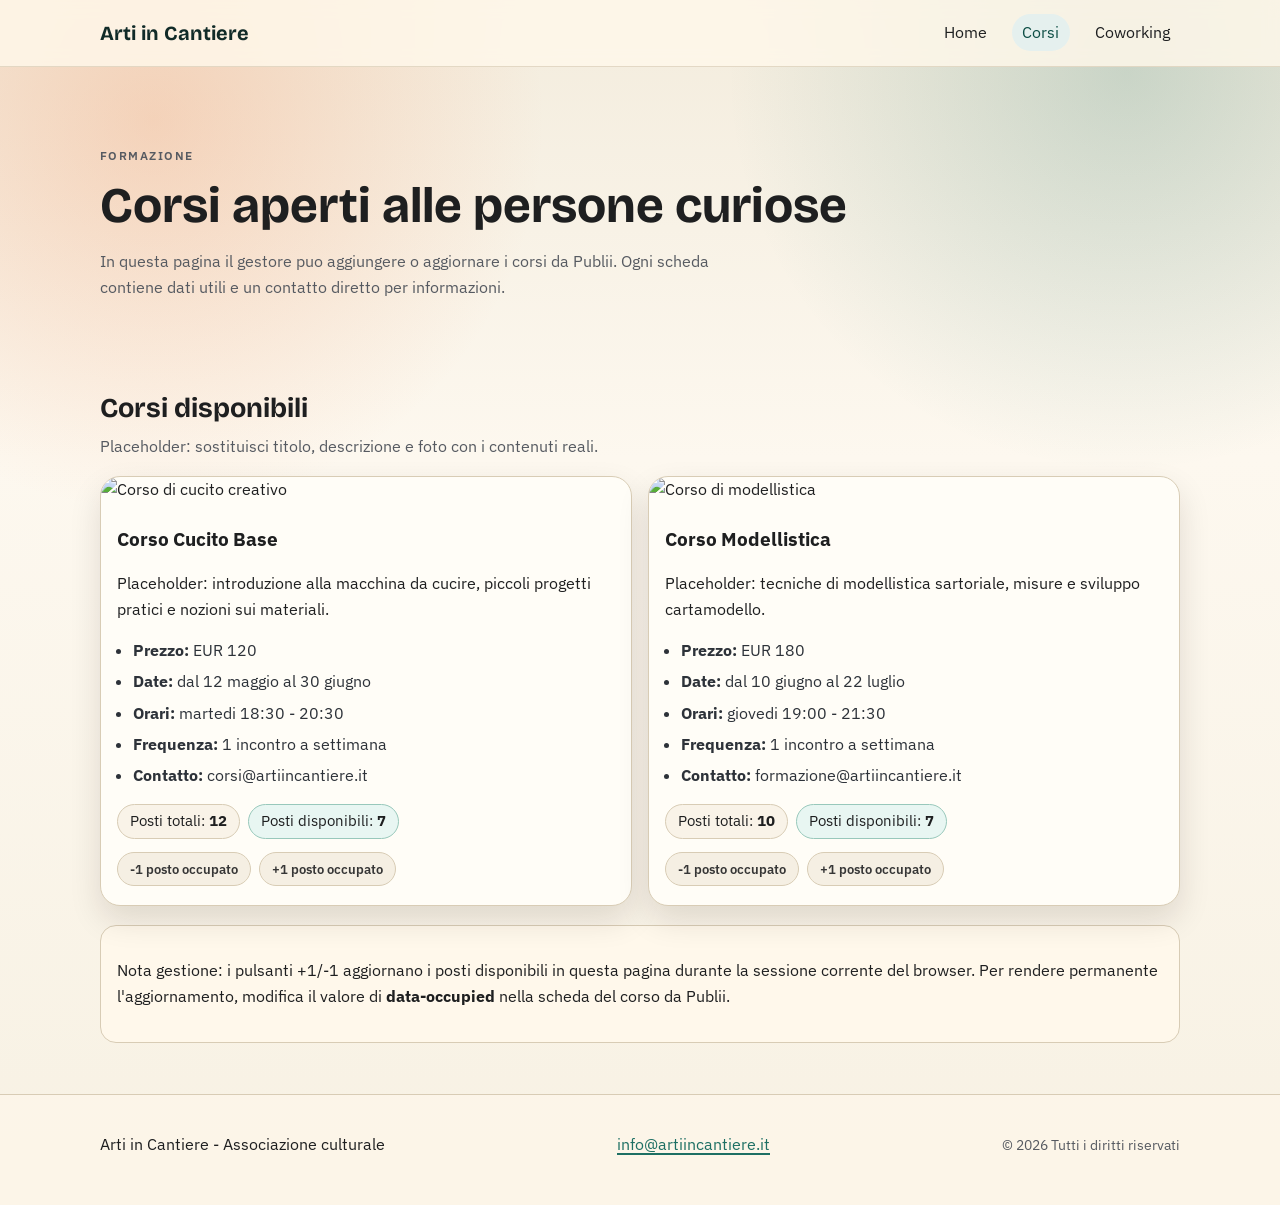
==== corsi.html @ 93420e94 "first generate version" ====
<!doctype html>
<html lang="it">
  <head>
    <meta charset="UTF-8" />
    <meta name="viewport" content="width=device-width, initial-scale=1.0" />
    <title>Corsi | Arti in Cantiere</title>
    <meta
      name="description"
      content="Corsi creativi della nostra associazione: posti, date, frequenza e contatti."
    />
    <link rel="preconnect" href="https://fonts.googleapis.com" />
    <link rel="preconnect" href="https://fonts.gstatic.com" crossorigin />
    <link
      href="https://fonts.googleapis.com/css2?family=Bricolage+Grotesque:wght@400;500;700&family=IBM+Plex+Sans:wght@400;500;600&display=swap"
      rel="stylesheet"
    />
    <link rel="stylesheet" href="assets/css/styles.css" />
  </head>
  <body>
    <header class="site-header">
      <div class="container nav-wrap">
        <a class="logo" href="index.html">Arti in Cantiere</a>
        <nav class="main-nav" aria-label="Navigazione principale">
          <a href="index.html">Home</a>
          <a class="active" href="corsi.html">Corsi</a>
          <a href="coworking.html">Coworking</a>
        </nav>
      </div>
    </header>

    <main>
      <section class="hero inner-hero">
        <div class="container hero-grid single-column">
          <div class="hero-copy">
            <p class="eyebrow">Formazione</p>
            <h1>Corsi aperti alle persone curiose</h1>
            <p>
              In questa pagina il gestore puo aggiungere o aggiornare i corsi da Publii.
              Ogni scheda contiene dati utili e un contatto diretto per informazioni.
            </p>
          </div>
        </div>
      </section>

      <section class="section">
        <div class="container">
          <h2>Corsi disponibili</h2>
          <p class="section-intro">
            Placeholder: sostituisci titolo, descrizione e foto con i contenuti reali.
          </p>

          <div class="card-grid course-grid">
            <article class="card course-card" data-total="12" data-occupied="5">
              <img
                src="https://picsum.photos/seed/corso-cucito/700/430"
                alt="Corso di cucito creativo"
                loading="lazy"
              />
              <div class="card-body">
                <h3>Corso Cucito Base</h3>
                <p>
                  Placeholder: introduzione alla macchina da cucire, piccoli progetti
                  pratici e nozioni sui materiali.
                </p>
                <ul class="meta-list">
                  <li><strong>Prezzo:</strong> EUR 120</li>
                  <li><strong>Date:</strong> dal 12 maggio al 30 giugno</li>
                  <li><strong>Orari:</strong> martedi 18:30 - 20:30</li>
                  <li><strong>Frequenza:</strong> 1 incontro a settimana</li>
                  <li><strong>Contatto:</strong> corsi@artiincantiere.it</li>
                </ul>
                <div class="availability" aria-live="polite">
                  <span class="badge badge-total">Posti totali: <b>12</b></span>
                  <span class="badge badge-free">Posti disponibili: <b class="spots-free">7</b></span>
                </div>
                <div class="occupancy-tools">
                  <button class="btn btn-small js-minus" type="button">-1 posto occupato</button>
                  <button class="btn btn-small js-plus" type="button">+1 posto occupato</button>
                </div>
              </div>
            </article>

            <article class="card course-card" data-total="10" data-occupied="3">
              <img
                src="https://picsum.photos/seed/corso-modellistica/700/430"
                alt="Corso di modellistica"
                loading="lazy"
              />
              <div class="card-body">
                <h3>Corso Modellistica</h3>
                <p>
                  Placeholder: tecniche di modellistica sartoriale, misure e sviluppo
                  cartamodello.
                </p>
                <ul class="meta-list">
                  <li><strong>Prezzo:</strong> EUR 180</li>
                  <li><strong>Date:</strong> dal 10 giugno al 22 luglio</li>
                  <li><strong>Orari:</strong> giovedi 19:00 - 21:30</li>
                  <li><strong>Frequenza:</strong> 1 incontro a settimana</li>
                  <li><strong>Contatto:</strong> formazione@artiincantiere.it</li>
                </ul>
                <div class="availability" aria-live="polite">
                  <span class="badge badge-total">Posti totali: <b>10</b></span>
                  <span class="badge badge-free">Posti disponibili: <b class="spots-free">7</b></span>
                </div>
                <div class="occupancy-tools">
                  <button class="btn btn-small js-minus" type="button">-1 posto occupato</button>
                  <button class="btn btn-small js-plus" type="button">+1 posto occupato</button>
                </div>
              </div>
            </article>
          </div>

          <div class="note-box">
            <p>
              Nota gestione: i pulsanti +1/-1 aggiornano i posti disponibili in questa pagina
              durante la sessione corrente del browser. Per rendere permanente l'aggiornamento,
              modifica il valore di <strong>data-occupied</strong> nella scheda del corso da Publii.
            </p>
          </div>
        </div>
      </section>
    </main>

    <footer class="site-footer">
      <div class="container footer-wrap">
        <p>Arti in Cantiere - Associazione culturale</p>
        <p><a href="mailto:info@artiincantiere.it">info@artiincantiere.it</a></p>
        <p class="small">&copy; <span id="year"></span> Tutti i diritti riservati</p>
      </div>
    </footer>

    <script src="assets/js/site.js"></script>
  </body>
</html>
---- assets/css/styles.css ----
:root {
  --bg: #f3ecdd;
  --bg-soft: #fff8eb;
  --card: #fffdf7;
  --text: #1e1f20;
  --muted: #565a61;
  --primary: #1d6f63;
  --secondary: #f08f5c;
  --border: #d8ccb5;
  --shadow: 0 14px 32px rgba(32, 20, 10, 0.12);
  --radius: 20px;
}

* {
  box-sizing: border-box;
}

html,
body {
  margin: 0;
  padding: 0;
}

body {
  font-family: "IBM Plex Sans", "Segoe UI", sans-serif;
  color: var(--text);
  line-height: 1.6;
  background:
    radial-gradient(circle at 12% 10%, rgba(240, 143, 92, 0.3), transparent 25%),
    radial-gradient(circle at 88% 6%, rgba(29, 111, 99, 0.2), transparent 25%),
    linear-gradient(180deg, var(--bg) 0%, #fdf8ef 38%, #f7f1e3 100%);
}

img {
  max-width: 100%;
  display: block;
  border-radius: 14px;
}

a {
  color: var(--primary);
  text-decoration-thickness: 2px;
  text-underline-offset: 3px;
}

.container {
  width: min(1080px, 92%);
  margin: 0 auto;
}

.site-header {
  position: sticky;
  top: 0;
  z-index: 12;
  backdrop-filter: blur(8px);
  background: rgba(255, 248, 235, 0.82);
  border-bottom: 1px solid rgba(216, 204, 181, 0.7);
}

.nav-wrap {
  display: flex;
  justify-content: space-between;
  align-items: center;
  gap: 1rem;
  padding: 0.9rem 0;
}

.logo {
  font-family: "Bricolage Grotesque", "Trebuchet MS", sans-serif;
  font-size: 1.25rem;
  font-weight: 700;
  color: #112b28;
  text-decoration: none;
}

.main-nav {
  display: flex;
  gap: 0.9rem;
  flex-wrap: wrap;
}

.main-nav a {
  text-decoration: none;
  color: var(--text);
  padding: 0.35rem 0.65rem;
  border-radius: 999px;
}

.main-nav a.active,
.main-nav a:hover {
  background: #e5f0ee;
  color: #0d4e45;
}

.hero {
  padding: 4.2rem 0 2.8rem;
}

.hero-grid {
  display: grid;
  grid-template-columns: 1.2fr 1fr;
  gap: 1.4rem;
  align-items: center;
}

.hero-grid.single-column {
  grid-template-columns: 1fr;
}

.eyebrow {
  text-transform: uppercase;
  letter-spacing: 0.12em;
  font-size: 0.78rem;
  color: #2f5951;
  font-weight: 600;
}

.hero h1 {
  font-family: "Bricolage Grotesque", "Trebuchet MS", sans-serif;
  font-size: clamp(2rem, 4.2vw, 3.1rem);
  line-height: 1.1;
  margin: 0.3rem 0 1rem;
}

.hero p {
  max-width: 62ch;
  color: var(--muted);
}

.hero-media {
  border-radius: var(--radius);
  overflow: hidden;
  box-shadow: var(--shadow);
  transform: rotate(-1.2deg);
  animation: enter 700ms ease-out;
}

.inner-hero {
  padding-bottom: 1.6rem;
}

.btn-row {
  display: flex;
  flex-wrap: wrap;
  gap: 0.8rem;
  margin-top: 1.2rem;
}

.btn {
  border: 0;
  border-radius: 999px;
  padding: 0.65rem 1rem;
  font-weight: 600;
  font-family: inherit;
  cursor: pointer;
  text-decoration: none;
  display: inline-block;
  transition: transform 0.2s ease, box-shadow 0.2s ease;
}

.btn:hover {
  transform: translateY(-2px);
}

.btn-primary {
  background: var(--primary);
  color: #f5fffd;
  box-shadow: 0 8px 20px rgba(15, 77, 68, 0.35);
}

.btn-secondary {
  background: #ffd7bf;
  color: #66311b;
}

.btn-small {
  padding: 0.45rem 0.75rem;
  background: #f5efe3;
  color: #363636;
  border: 1px solid var(--border);
}

.section {
  padding: 1.4rem 0 3.2rem;
}

.section h2 {
  font-family: "Bricolage Grotesque", "Trebuchet MS", sans-serif;
  font-size: 1.7rem;
  margin-bottom: 0.25rem;
}

.section-intro {
  color: var(--muted);
  margin-top: 0;
  max-width: 70ch;
}

.card-grid {
  display: grid;
  grid-template-columns: repeat(auto-fit, minmax(240px, 1fr));
  gap: 1rem;
}

.card {
  background: var(--card);
  border: 1px solid var(--border);
  border-radius: var(--radius);
  box-shadow: var(--shadow);
  overflow: hidden;
  animation: card-enter 0.5s ease both;
}

.card-body {
  padding: 0.95rem 1rem 1.2rem;
}

.card h3 {
  margin: 0.4rem 0;
  font-size: 1.2rem;
}

.meta-list {
  margin: 0.7rem 0 0;
  padding-left: 1rem;
  color: #2d3239;
}

.meta-list li {
  margin-bottom: 0.35rem;
}

.highlight-box,
.note-box,
.pricing-strip {
  margin-top: 1.2rem;
  border-radius: 16px;
  border: 1px solid var(--border);
  background: var(--bg-soft);
  padding: 1rem;
}

.availability {
  display: flex;
  flex-wrap: wrap;
  gap: 0.5rem;
  margin-top: 0.95rem;
}

.badge {
  border-radius: 999px;
  padding: 0.3rem 0.75rem;
  border: 1px solid var(--border);
  background: #f9f3e8;
  font-size: 0.92rem;
}

.badge-free {
  background: #e8f6f2;
  border-color: #98c8bb;
}

.occupancy-tools {
  margin-top: 0.8rem;
  display: flex;
  gap: 0.5rem;
  flex-wrap: wrap;
}

.site-footer {
  border-top: 1px solid var(--border);
  padding: 1.3rem 0 2rem;
  background: rgba(255, 248, 235, 0.66);
}

.footer-wrap {
  display: flex;
  flex-wrap: wrap;
  justify-content: space-between;
  align-items: center;
  gap: 0.6rem 1rem;
}

.small {
  color: var(--muted);
  font-size: 0.9rem;
}

@keyframes enter {
  from {
    opacity: 0;
    transform: translateY(14px) rotate(-2deg);
  }
  to {
    opacity: 1;
    transform: translateY(0) rotate(-1.2deg);
  }
}

@keyframes card-enter {
  from {
    opacity: 0;
    transform: translateY(12px);
  }
  to {
    opacity: 1;
    transform: translateY(0);
  }
}

@media (max-width: 820px) {
  .hero-grid {
    grid-template-columns: 1fr;
  }

  .hero {
    padding-top: 3.2rem;
  }

  .hero-media {
    transform: none;
  }
}
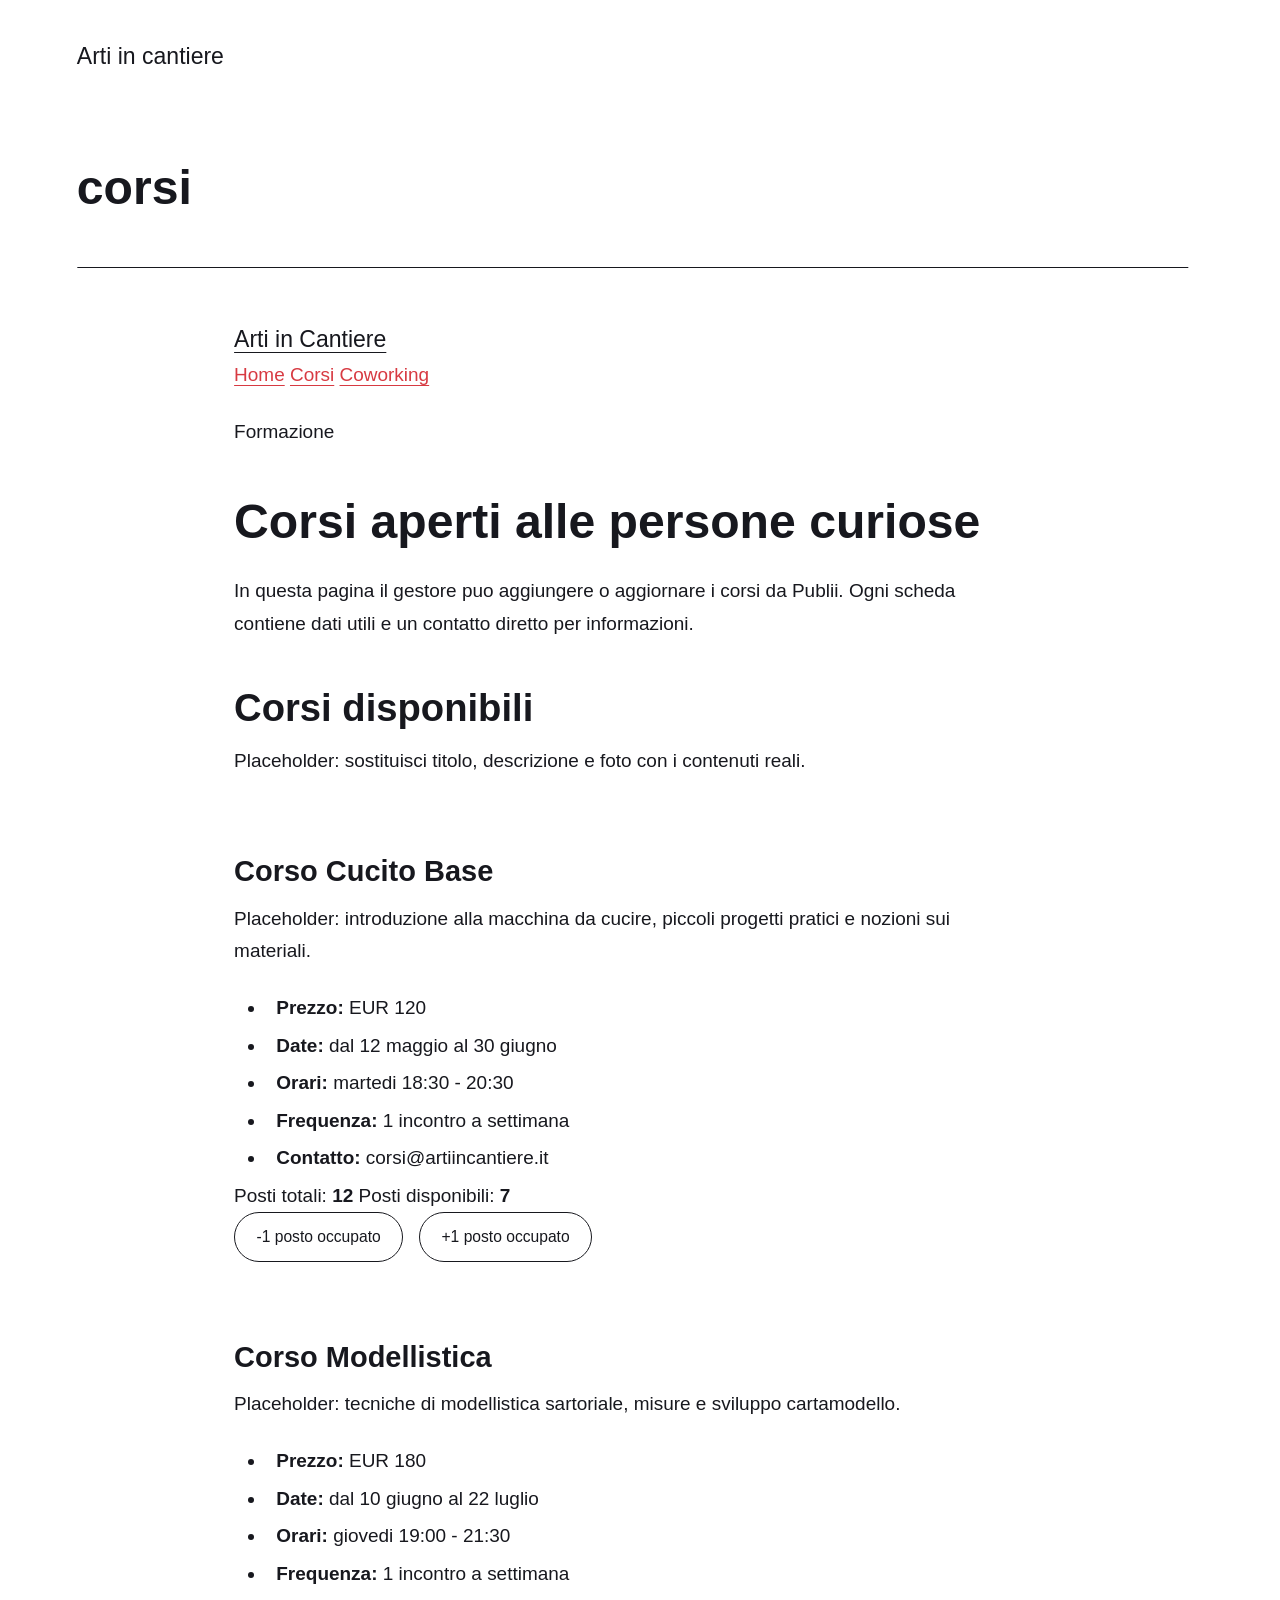
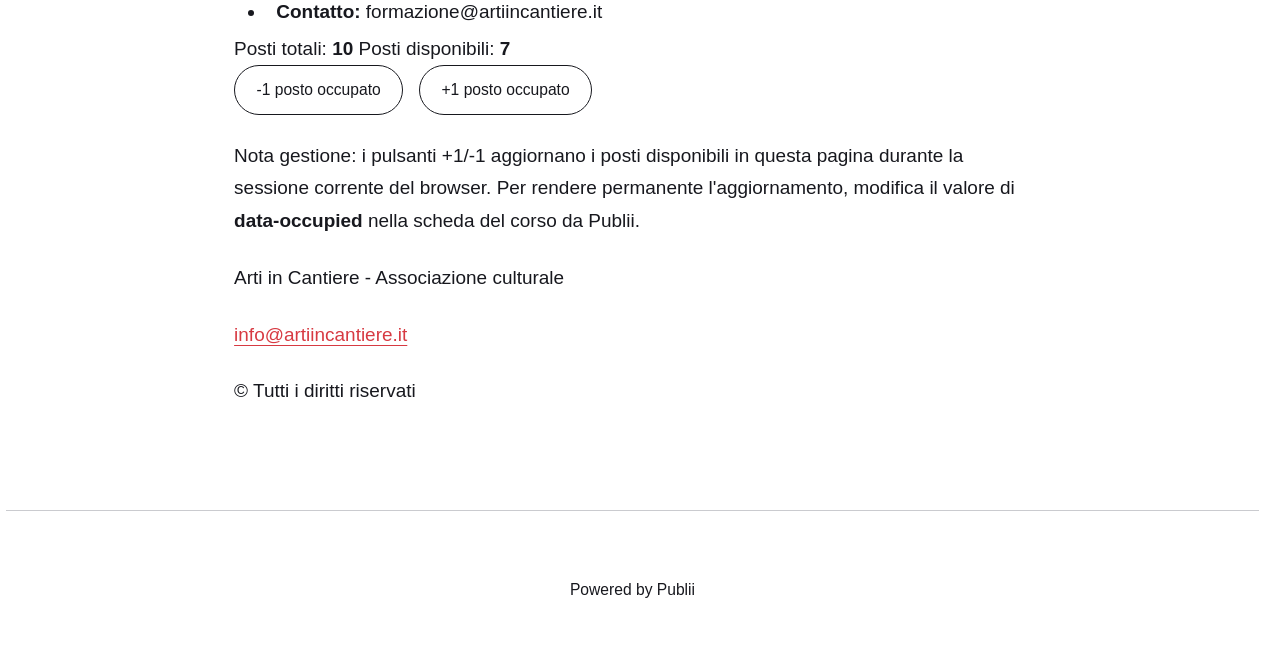
==== commit 67231955: "Updated from Publii" ====
--- a/corsi.html
+++ b/corsi.html
@@ -1,135 +1,12 @@
-<!doctype html>
-<html lang="it">
-  <head>
-    <meta charset="UTF-8" />
-    <meta name="viewport" content="width=device-width, initial-scale=1.0" />
-    <title>Corsi | Arti in Cantiere</title>
-    <meta
-      name="description"
-      content="Corsi creativi della nostra associazione: posti, date, frequenza e contatti."
-    />
-    <link rel="preconnect" href="https://fonts.googleapis.com" />
-    <link rel="preconnect" href="https://fonts.gstatic.com" crossorigin />
-    <link
-      href="https://fonts.googleapis.com/css2?family=Bricolage+Grotesque:wght@400;500;700&family=IBM+Plex+Sans:wght@400;500;600&display=swap"
-      rel="stylesheet"
-    />
-    <link rel="stylesheet" href="assets/css/styles.css" />
-  </head>
-  <body>
-    <header class="site-header">
-      <div class="container nav-wrap">
-        <a class="logo" href="index.html">Arti in Cantiere</a>
-        <nav class="main-nav" aria-label="Navigazione principale">
-          <a href="index.html">Home</a>
-          <a class="active" href="corsi.html">Corsi</a>
-          <a href="coworking.html">Coworking</a>
-        </nav>
-      </div>
-    </header>
-
-    <main>
-      <section class="hero inner-hero">
-        <div class="container hero-grid single-column">
-          <div class="hero-copy">
-            <p class="eyebrow">Formazione</p>
-            <h1>Corsi aperti alle persone curiose</h1>
-            <p>
-              In questa pagina il gestore puo aggiungere o aggiornare i corsi da Publii.
-              Ogni scheda contiene dati utili e un contatto diretto per informazioni.
-            </p>
-          </div>
-        </div>
-      </section>
-
-      <section class="section">
-        <div class="container">
-          <h2>Corsi disponibili</h2>
-          <p class="section-intro">
-            Placeholder: sostituisci titolo, descrizione e foto con i contenuti reali.
-          </p>
-
-          <div class="card-grid course-grid">
-            <article class="card course-card" data-total="12" data-occupied="5">
-              <img
-                src="https://picsum.photos/seed/corso-cucito/700/430"
-                alt="Corso di cucito creativo"
-                loading="lazy"
-              />
-              <div class="card-body">
-                <h3>Corso Cucito Base</h3>
-                <p>
-                  Placeholder: introduzione alla macchina da cucire, piccoli progetti
-                  pratici e nozioni sui materiali.
-                </p>
-                <ul class="meta-list">
-                  <li><strong>Prezzo:</strong> EUR 120</li>
-                  <li><strong>Date:</strong> dal 12 maggio al 30 giugno</li>
-                  <li><strong>Orari:</strong> martedi 18:30 - 20:30</li>
-                  <li><strong>Frequenza:</strong> 1 incontro a settimana</li>
-                  <li><strong>Contatto:</strong> corsi@artiincantiere.it</li>
-                </ul>
-                <div class="availability" aria-live="polite">
-                  <span class="badge badge-total">Posti totali: <b>12</b></span>
-                  <span class="badge badge-free">Posti disponibili: <b class="spots-free">7</b></span>
-                </div>
-                <div class="occupancy-tools">
-                  <button class="btn btn-small js-minus" type="button">-1 posto occupato</button>
-                  <button class="btn btn-small js-plus" type="button">+1 posto occupato</button>
-                </div>
-              </div>
-            </article>
-
-            <article class="card course-card" data-total="10" data-occupied="3">
-              <img
-                src="https://picsum.photos/seed/corso-modellistica/700/430"
-                alt="Corso di modellistica"
-                loading="lazy"
-              />
-              <div class="card-body">
-                <h3>Corso Modellistica</h3>
-                <p>
-                  Placeholder: tecniche di modellistica sartoriale, misure e sviluppo
-                  cartamodello.
-                </p>
-                <ul class="meta-list">
-                  <li><strong>Prezzo:</strong> EUR 180</li>
-                  <li><strong>Date:</strong> dal 10 giugno al 22 luglio</li>
-                  <li><strong>Orari:</strong> giovedi 19:00 - 21:30</li>
-                  <li><strong>Frequenza:</strong> 1 incontro a settimana</li>
-                  <li><strong>Contatto:</strong> formazione@artiincantiere.it</li>
-                </ul>
-                <div class="availability" aria-live="polite">
-                  <span class="badge badge-total">Posti totali: <b>10</b></span>
-                  <span class="badge badge-free">Posti disponibili: <b class="spots-free">7</b></span>
-                </div>
-                <div class="occupancy-tools">
-                  <button class="btn btn-small js-minus" type="button">-1 posto occupato</button>
-                  <button class="btn btn-small js-plus" type="button">+1 posto occupato</button>
-                </div>
-              </div>
-            </article>
-          </div>
-
-          <div class="note-box">
-            <p>
-              Nota gestione: i pulsanti +1/-1 aggiornano i posti disponibili in questa pagina
-              durante la sessione corrente del browser. Per rendere permanente l'aggiornamento,
-              modifica il valore di <strong>data-occupied</strong> nella scheda del corso da Publii.
-            </p>
-          </div>
-        </div>
-      </section>
-    </main>
-
-    <footer class="site-footer">
-      <div class="container footer-wrap">
-        <p>Arti in Cantiere - Associazione culturale</p>
-        <p><a href="mailto:info@artiincantiere.it">info@artiincantiere.it</a></p>
-        <p class="small">&copy; <span id="year"></span> Tutti i diritti riservati</p>
-      </div>
-    </footer>
-
-    <script src="assets/js/site.js"></script>
-  </body>
-</html>
+<!DOCTYPE html><html lang="en-gb"><head><meta charset="utf-8"><meta http-equiv="X-UA-Compatible" content="IE=edge"><meta name="viewport" content="width=device-width,initial-scale=1"><title>corsi - Arti in cantiere</title><meta name="description" content="Arti in CantiereHome Corsi Coworking Formazione In questa pagina il gestore puo aggiungere o aggiornare i corsi da Publii. Ogni scheda contiene dati utili e un contatto diretto per informazioni. Placeholder: sostituisci titolo, descrizione e foto con i contenuti reali. Placeholder: introduzione alla macchina da&hellip;"><meta name="generator" content="Publii Open-Source CMS for Static Site"><link rel="canonical" href="https://piepaso.github.io/sito-artiincantiere/corsi.html"><link rel="alternate" type="application/atom+xml" href="https://piepaso.github.io/sito-artiincantiere/feed.xml" title="Arti in cantiere - RSS"><link rel="alternate" type="application/json" href="https://piepaso.github.io/sito-artiincantiere/feed.json" title="Arti in cantiere - JSON"><meta property="og:title" content="corsi"><meta property="og:site_name" content="Arti in cantiere"><meta property="og:description" content="Arti in CantiereHome Corsi Coworking Formazione In questa pagina il gestore puo aggiungere o aggiornare i corsi da Publii. Ogni scheda contiene dati utili e un contatto diretto per informazioni. Placeholder: sostituisci titolo, descrizione e foto con i contenuti reali. Placeholder: introduzione alla macchina da&hellip;"><meta property="og:url" content="https://piepaso.github.io/sito-artiincantiere/corsi.html"><meta property="og:type" content="article"><link rel="stylesheet" href="https://piepaso.github.io/sito-artiincantiere/assets/css/style.css?v=2110fdcc9616a96348b5f5ad11c64055"><script type="application/ld+json">{"@context":"http://schema.org","@type":"Article","mainEntityOfPage":{"@type":"WebPage","@id":"https://piepaso.github.io/sito-artiincantiere/corsi.html"},"headline":"corsi","datePublished":"2026-04-02T17:15+02:00","dateModified":"2026-04-02T17:15+02:00","description":"Arti in CantiereHome Corsi Coworking Formazione In questa pagina il gestore puo aggiungere o aggiornare i corsi da Publii. Ogni scheda contiene dati utili e un contatto diretto per informazioni. Placeholder: sostituisci titolo, descrizione e foto con i contenuti reali. Placeholder: introduzione alla macchina da&hellip;","author":{"@type":"Person","name":"claudia","url":"https://piepaso.github.io/sito-artiincantiere/authors/piepaso/"},"publisher":{"@type":"Organization","name":"claudia"}}</script><noscript><style>img[loading] {
+                    opacity: 1;
+                }</style></noscript></head><body class="page-template"><header class="top js-header"><a class="logo" href="https://piepaso.github.io/sito-artiincantiere/">Arti in cantiere</a></header><main class="page"><article class="content"><div class="hero hero--noimage"><header class="hero__content"><div class="wrapper"><h1>corsi</h1></div></header></div><div class="entry-wrapper content__entry"><header class="site-header"><div class="container nav-wrap"><a class="logo" href="index.html">Arti in Cantiere</a><nav class="main-nav" aria-label="Navigazione principale"><a href="index.html">Home</a> <a class="active" href="corsi.html">Corsi</a> <a href="coworking.html">Coworking</a></nav></div></header><main><section class="hero inner-hero"><div class="container hero-grid single-column"><div class="hero-copy"><p class="eyebrow">Formazione</p><h1>Corsi aperti alle persone curiose</h1><p>In questa pagina il gestore puo aggiungere o aggiornare i corsi da Publii. Ogni scheda contiene dati utili e un contatto diretto per informazioni.</p></div></div></section><section class="section"><div class="container"><h2>Corsi disponibili</h2><p class="section-intro">Placeholder: sostituisci titolo, descrizione e foto con i contenuti reali.</p><div class="card-grid course-grid"><article class="card course-card" data-total="12" data-occupied="5"><img src="https://picsum.photos/seed/corso-cucito/700/430" alt="Corso di cucito creativo" loading="lazy" data-is-external-image="true"><div class="card-body"><h3>Corso Cucito Base</h3><p>Placeholder: introduzione alla macchina da cucire, piccoli progetti pratici e nozioni sui materiali.</p><ul class="meta-list"><li><strong>Prezzo:</strong> EUR 120</li><li><strong>Date:</strong> dal 12 maggio al 30 giugno</li><li><strong>Orari:</strong> martedi 18:30 - 20:30</li><li><strong>Frequenza:</strong> 1 incontro a settimana</li><li><strong>Contatto:</strong> corsi@artiincantiere.it</li></ul><div class="availability" aria-live="polite"><span class="badge badge-total">Posti totali: <strong>12</strong></span> <span class="badge badge-free">Posti disponibili: <strong class="spots-free">7</strong></span></div><div class="occupancy-tools"><button class="btn btn-small js-minus" type="button">-1 posto occupato</button> <button class="btn btn-small js-plus" type="button">+1 posto occupato</button></div></div></article><article class="card course-card" data-total="10" data-occupied="3"><img src="https://picsum.photos/seed/corso-modellistica/700/430" alt="Corso di modellistica" loading="lazy" data-is-external-image="true"><div class="card-body"><h3>Corso Modellistica</h3><p>Placeholder: tecniche di modellistica sartoriale, misure e sviluppo cartamodello.</p><ul class="meta-list"><li><strong>Prezzo:</strong> EUR 180</li><li><strong>Date:</strong> dal 10 giugno al 22 luglio</li><li><strong>Orari:</strong> giovedi 19:00 - 21:30</li><li><strong>Frequenza:</strong> 1 incontro a settimana</li><li><strong>Contatto:</strong> formazione@artiincantiere.it</li></ul><div class="availability" aria-live="polite"><span class="badge badge-total">Posti totali: <strong>10</strong></span> <span class="badge badge-free">Posti disponibili: <strong class="spots-free">7</strong></span></div><div class="occupancy-tools"><button class="btn btn-small js-minus" type="button">-1 posto occupato</button> <button class="btn btn-small js-plus" type="button">+1 posto occupato</button></div></div></article></div><div class="note-box"><p>Nota gestione: i pulsanti +1/-1 aggiornano i posti disponibili in questa pagina durante la sessione corrente del browser. Per rendere permanente l'aggiornamento, modifica il valore di <strong>data-occupied</strong> nella scheda del corso da Publii.</p></div></div></section></main><footer class="site-footer"><div class="container footer-wrap"><p>Arti in Cantiere - Associazione culturale</p><p><a href="mailto:info@artiincantiere.it">info@artiincantiere.it</a></p><p class="small">© <span id="year"></span> Tutti i diritti riservati</p></div></footer><p><script src="assets/js/site.js"></script></p></div></article></main><footer class="footer"><div class="wrapper"><div class="footer__copyright">Powered by Publii</div><button id="backToTop" class="footer__bttop" aria-label="Back to top" title="Back to top"><svg width="20" height="20"><use xlink:href="https://piepaso.github.io/sito-artiincantiere/assets/svg/svg-map.svg#toparrow"/></svg></button></div></footer><script defer="defer" src="https://piepaso.github.io/sito-artiincantiere/assets/js/scripts.min.js?v=d0fc1030089a37f93a2d51bf6d07565c"></script><script>window.publiiThemeMenuConfig={mobileMenuMode:'sidebar',animationSpeed:300,submenuWidth: 'auto',doubleClickTime:500,mobileMenuExpandableSubmenus:true,relatedContainerForOverlayMenuSelector:'.top'};</script><script>var images = document.querySelectorAll('img[loading]');
+        for (var i = 0; i < images.length; i++) {
+            if (images[i].complete) {
+                images[i].classList.add('is-loaded');
+            } else {
+                images[i].addEventListener('load', function () {
+                    this.classList.add('is-loaded');
+                }, false);
+            }
+        }</script></body></html>
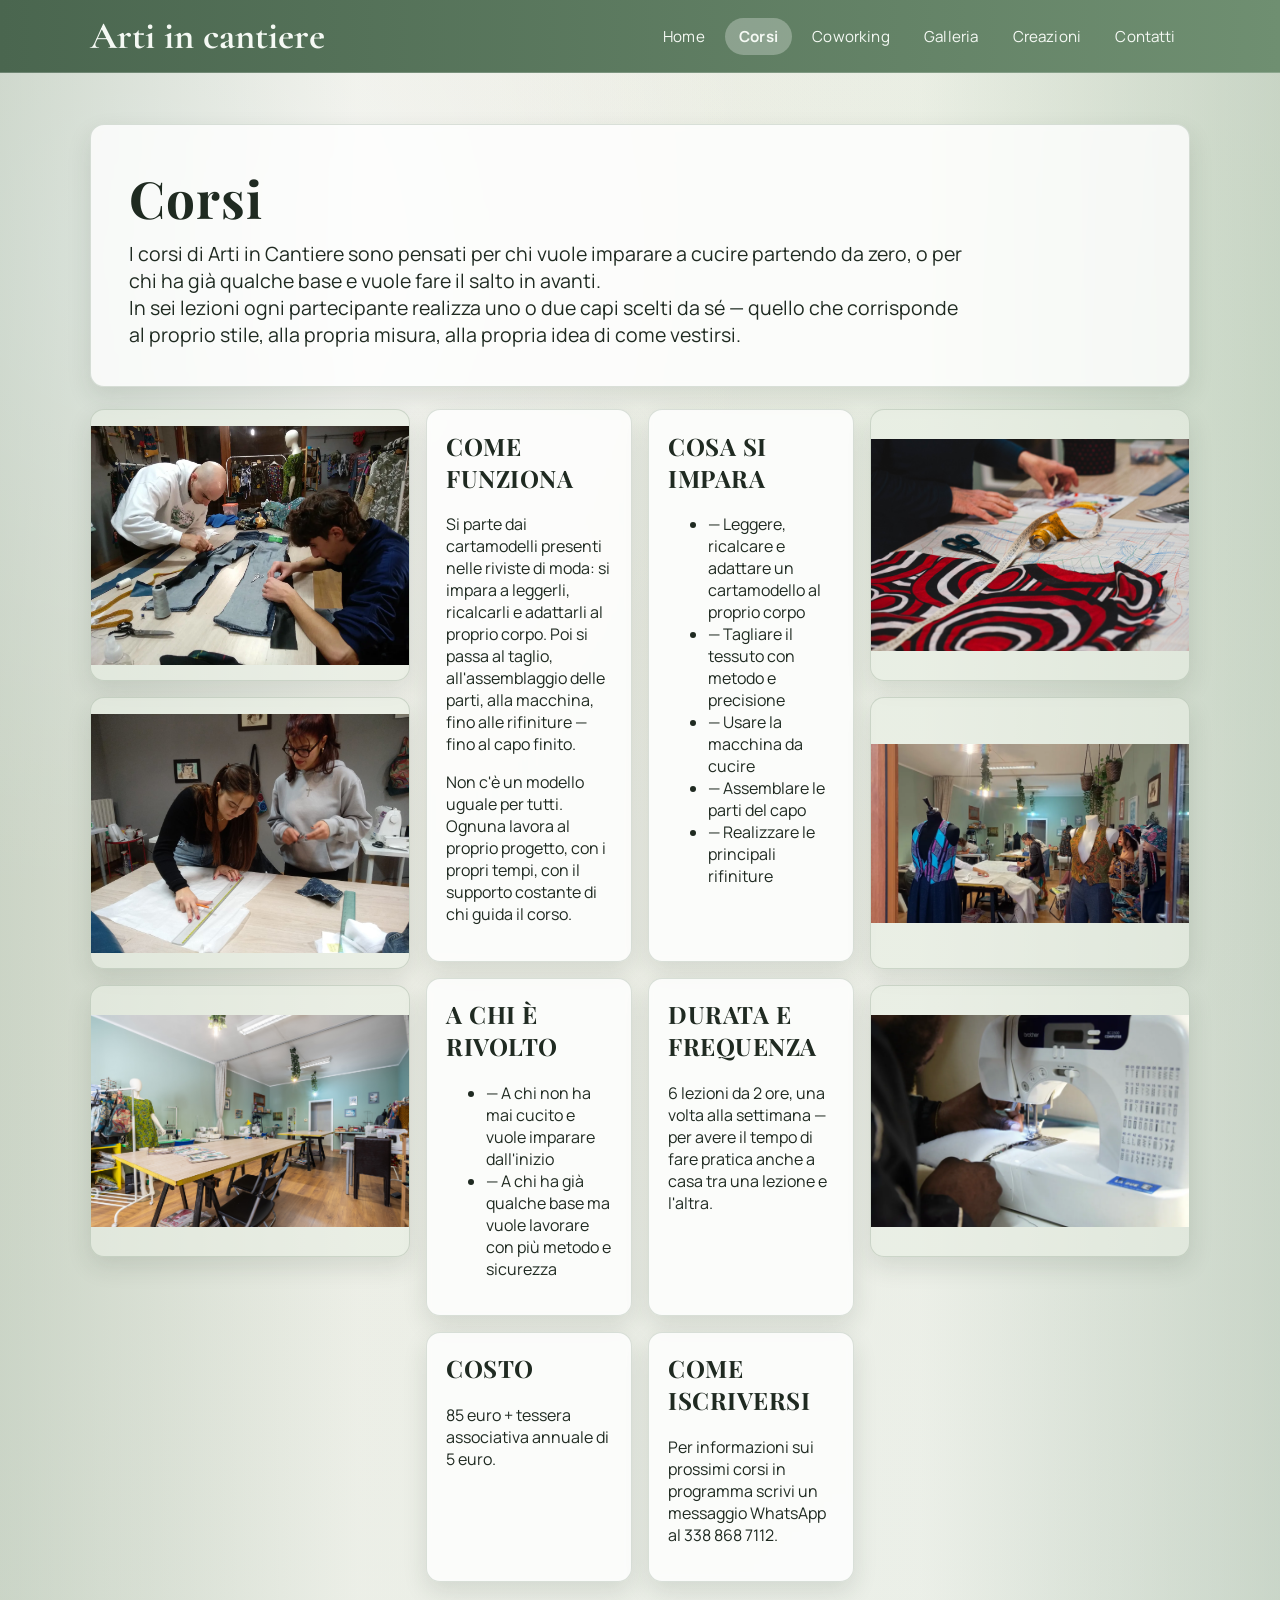
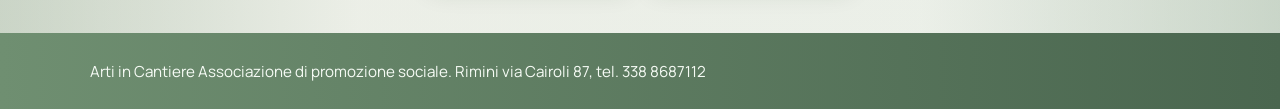
==== commit 5a3215d1: "modifiche claudia" ====
--- a/corsi.html
+++ b/corsi.html
@@ -1,12 +1,135 @@
-<!DOCTYPE html><html lang="en-gb"><head><meta charset="utf-8"><meta http-equiv="X-UA-Compatible" content="IE=edge"><meta name="viewport" content="width=device-width,initial-scale=1"><title>corsi - Arti in cantiere</title><meta name="description" content="Arti in CantiereHome Corsi Coworking Formazione In questa pagina il gestore puo aggiungere o aggiornare i corsi da Publii. Ogni scheda contiene dati utili e un contatto diretto per informazioni. Placeholder: sostituisci titolo, descrizione e foto con i contenuti reali. Placeholder: introduzione alla macchina da&hellip;"><meta name="generator" content="Publii Open-Source CMS for Static Site"><link rel="canonical" href="https://piepaso.github.io/sito-artiincantiere/corsi.html"><link rel="alternate" type="application/atom+xml" href="https://piepaso.github.io/sito-artiincantiere/feed.xml" title="Arti in cantiere - RSS"><link rel="alternate" type="application/json" href="https://piepaso.github.io/sito-artiincantiere/feed.json" title="Arti in cantiere - JSON"><meta property="og:title" content="corsi"><meta property="og:site_name" content="Arti in cantiere"><meta property="og:description" content="Arti in CantiereHome Corsi Coworking Formazione In questa pagina il gestore puo aggiungere o aggiornare i corsi da Publii. Ogni scheda contiene dati utili e un contatto diretto per informazioni. Placeholder: sostituisci titolo, descrizione e foto con i contenuti reali. Placeholder: introduzione alla macchina da&hellip;"><meta property="og:url" content="https://piepaso.github.io/sito-artiincantiere/corsi.html"><meta property="og:type" content="article"><link rel="stylesheet" href="https://piepaso.github.io/sito-artiincantiere/assets/css/style.css?v=2110fdcc9616a96348b5f5ad11c64055"><script type="application/ld+json">{"@context":"http://schema.org","@type":"Article","mainEntityOfPage":{"@type":"WebPage","@id":"https://piepaso.github.io/sito-artiincantiere/corsi.html"},"headline":"corsi","datePublished":"2026-04-02T17:15+02:00","dateModified":"2026-04-02T17:15+02:00","description":"Arti in CantiereHome Corsi Coworking Formazione In questa pagina il gestore puo aggiungere o aggiornare i corsi da Publii. Ogni scheda contiene dati utili e un contatto diretto per informazioni. Placeholder: sostituisci titolo, descrizione e foto con i contenuti reali. Placeholder: introduzione alla macchina da&hellip;","author":{"@type":"Person","name":"claudia","url":"https://piepaso.github.io/sito-artiincantiere/authors/piepaso/"},"publisher":{"@type":"Organization","name":"claudia"}}</script><noscript><style>img[loading] {
-                    opacity: 1;
-                }</style></noscript></head><body class="page-template"><header class="top js-header"><a class="logo" href="https://piepaso.github.io/sito-artiincantiere/">Arti in cantiere</a></header><main class="page"><article class="content"><div class="hero hero--noimage"><header class="hero__content"><div class="wrapper"><h1>corsi</h1></div></header></div><div class="entry-wrapper content__entry"><header class="site-header"><div class="container nav-wrap"><a class="logo" href="index.html">Arti in Cantiere</a><nav class="main-nav" aria-label="Navigazione principale"><a href="index.html">Home</a> <a class="active" href="corsi.html">Corsi</a> <a href="coworking.html">Coworking</a></nav></div></header><main><section class="hero inner-hero"><div class="container hero-grid single-column"><div class="hero-copy"><p class="eyebrow">Formazione</p><h1>Corsi aperti alle persone curiose</h1><p>In questa pagina il gestore puo aggiungere o aggiornare i corsi da Publii. Ogni scheda contiene dati utili e un contatto diretto per informazioni.</p></div></div></section><section class="section"><div class="container"><h2>Corsi disponibili</h2><p class="section-intro">Placeholder: sostituisci titolo, descrizione e foto con i contenuti reali.</p><div class="card-grid course-grid"><article class="card course-card" data-total="12" data-occupied="5"><img src="https://picsum.photos/seed/corso-cucito/700/430" alt="Corso di cucito creativo" loading="lazy" data-is-external-image="true"><div class="card-body"><h3>Corso Cucito Base</h3><p>Placeholder: introduzione alla macchina da cucire, piccoli progetti pratici e nozioni sui materiali.</p><ul class="meta-list"><li><strong>Prezzo:</strong> EUR 120</li><li><strong>Date:</strong> dal 12 maggio al 30 giugno</li><li><strong>Orari:</strong> martedi 18:30 - 20:30</li><li><strong>Frequenza:</strong> 1 incontro a settimana</li><li><strong>Contatto:</strong> corsi@artiincantiere.it</li></ul><div class="availability" aria-live="polite"><span class="badge badge-total">Posti totali: <strong>12</strong></span> <span class="badge badge-free">Posti disponibili: <strong class="spots-free">7</strong></span></div><div class="occupancy-tools"><button class="btn btn-small js-minus" type="button">-1 posto occupato</button> <button class="btn btn-small js-plus" type="button">+1 posto occupato</button></div></div></article><article class="card course-card" data-total="10" data-occupied="3"><img src="https://picsum.photos/seed/corso-modellistica/700/430" alt="Corso di modellistica" loading="lazy" data-is-external-image="true"><div class="card-body"><h3>Corso Modellistica</h3><p>Placeholder: tecniche di modellistica sartoriale, misure e sviluppo cartamodello.</p><ul class="meta-list"><li><strong>Prezzo:</strong> EUR 180</li><li><strong>Date:</strong> dal 10 giugno al 22 luglio</li><li><strong>Orari:</strong> giovedi 19:00 - 21:30</li><li><strong>Frequenza:</strong> 1 incontro a settimana</li><li><strong>Contatto:</strong> formazione@artiincantiere.it</li></ul><div class="availability" aria-live="polite"><span class="badge badge-total">Posti totali: <strong>10</strong></span> <span class="badge badge-free">Posti disponibili: <strong class="spots-free">7</strong></span></div><div class="occupancy-tools"><button class="btn btn-small js-minus" type="button">-1 posto occupato</button> <button class="btn btn-small js-plus" type="button">+1 posto occupato</button></div></div></article></div><div class="note-box"><p>Nota gestione: i pulsanti +1/-1 aggiornano i posti disponibili in questa pagina durante la sessione corrente del browser. Per rendere permanente l'aggiornamento, modifica il valore di <strong>data-occupied</strong> nella scheda del corso da Publii.</p></div></div></section></main><footer class="site-footer"><div class="container footer-wrap"><p>Arti in Cantiere - Associazione culturale</p><p><a href="mailto:info@artiincantiere.it">info@artiincantiere.it</a></p><p class="small">© <span id="year"></span> Tutti i diritti riservati</p></div></footer><p><script src="assets/js/site.js"></script></p></div></article></main><footer class="footer"><div class="wrapper"><div class="footer__copyright">Powered by Publii</div><button id="backToTop" class="footer__bttop" aria-label="Back to top" title="Back to top"><svg width="20" height="20"><use xlink:href="https://piepaso.github.io/sito-artiincantiere/assets/svg/svg-map.svg#toparrow"/></svg></button></div></footer><script defer="defer" src="https://piepaso.github.io/sito-artiincantiere/assets/js/scripts.min.js?v=d0fc1030089a37f93a2d51bf6d07565c"></script><script>window.publiiThemeMenuConfig={mobileMenuMode:'sidebar',animationSpeed:300,submenuWidth: 'auto',doubleClickTime:500,mobileMenuExpandableSubmenus:true,relatedContainerForOverlayMenuSelector:'.top'};</script><script>var images = document.querySelectorAll('img[loading]');
-        for (var i = 0; i < images.length; i++) {
-            if (images[i].complete) {
-                images[i].classList.add('is-loaded');
-            } else {
-                images[i].addEventListener('load', function () {
-                    this.classList.add('is-loaded');
-                }, false);
-            }
-        }</script></body></html>+<!doctype html>
+<html lang="it">
+  <head>
+    <meta charset="UTF-8" />
+    <meta name="viewport" content="width=device-width, initial-scale=1.0" />
+    <title>Arti in cantiere | Corsi</title>
+    <link rel="preconnect" href="https://fonts.googleapis.com" />
+    <link rel="preconnect" href="https://fonts.gstatic.com" crossorigin />
+    <link
+      href="https://fonts.googleapis.com/css2?family=Cormorant+Garamond:wght@500;700&family=Manrope:wght@400;500;700&family=Playfair+Display:ital,wght@0,500;0,700;1,500;1,700&display=swap"
+      rel="stylesheet"
+    />
+    <link rel="stylesheet" href="assets/css/styles.css" />
+  </head>
+  <body>
+    <header class="site-header">
+      <div class="container navbar">
+        <a class="brand" href="index.html">Arti in cantiere</a>
+        <nav aria-label="Navigazione principale">
+          <ul class="nav-links">
+            <li><a href="index.html">Home</a></li>
+            <li><a href="corsi.html" aria-current="page">Corsi</a></li>
+            <li><a href="coworking.html">Coworking</a></li>
+            <li><a href="galleria.html">Galleria</a></li>
+            <li><a href="creazioni.html">Creazioni</a></li>
+            <li><a href="contatti.html">Contatti</a></li>
+          </ul>
+        </nav>
+      </div>
+    </header>
+
+    <main class="page-main">
+      <div class="container">
+        <section class="hero">
+          <h1>Corsi</h1>
+          <p>
+            I corsi di Arti in Cantiere sono pensati per chi vuole imparare a cucire partendo da
+            zero, o per chi ha gi&agrave; qualche base e vuole fare il salto in avanti.
+          </p>
+          <p>
+            In sei lezioni ogni partecipante realizza uno o due capi scelti da s&eacute; &mdash; quello che
+            corrisponde al proprio stile, alla propria misura, alla propria idea di come vestirsi.
+          </p>
+        </section>
+
+        <section class="course-side-layout" aria-label="Struttura corsi">
+          <div class="course-side-rail" aria-label="Immagini corso lato sinistro">
+            <figure class="course-side-photo">
+              <img src="resources/corsi%209.webp" alt="Corso di cucito: prova e adattamento del modello" />
+            </figure>
+            <figure class="course-side-photo">
+              <img src="resources/corso%204.jpg" alt="Corso di cucito: lavorazione su tavolo da taglio" />
+            </figure>
+            <figure class="course-side-photo">
+              <img src="resources/spazio%2010.jpg" alt="Spazio laboratorio durante le attivita" />
+            </figure>
+          </div>
+
+          <div class="grid">
+            <article class="content-panel span-6">
+              <h2>COME FUNZIONA</h2>
+              <p>
+                Si parte dai cartamodelli presenti nelle riviste di moda: si impara a leggerli,
+                ricalcarli e adattarli al proprio corpo. Poi si passa al taglio, all'assemblaggio
+                delle parti, alla macchina, fino alle rifiniture &mdash; fino al capo finito.
+              </p>
+              <p>
+                Non c'&egrave; un modello uguale per tutti. Ognuna lavora al proprio progetto, con i
+                propri tempi, con il supporto costante di chi guida il corso.
+              </p>
+            </article>
+
+            <article class="content-panel span-6">
+              <h2>COSA SI IMPARA</h2>
+              <ul>
+                <li>&mdash; Leggere, ricalcare e adattare un cartamodello al proprio corpo</li>
+                <li>&mdash; Tagliare il tessuto con metodo e precisione</li>
+                <li>&mdash; Usare la macchina da cucire</li>
+                <li>&mdash; Assemblare le parti del capo</li>
+                <li>&mdash; Realizzare le principali rifiniture</li>
+              </ul>
+            </article>
+
+            <article class="content-panel span-6">
+              <h2>A CHI &Egrave; RIVOLTO</h2>
+              <ul>
+                <li>&mdash; A chi non ha mai cucito e vuole imparare dall'inizio</li>
+                <li>&mdash; A chi ha gi&agrave; qualche base ma vuole lavorare con pi&ugrave; metodo e sicurezza</li>
+              </ul>
+            </article>
+
+            <article class="content-panel span-6">
+              <h2>DURATA E FREQUENZA</h2>
+              <p>
+                6 lezioni da 2 ore, una volta alla settimana &mdash; per avere il tempo di fare
+                pratica anche a casa tra una lezione e l'altra.
+              </p>
+            </article>
+
+            <article class="content-panel span-6">
+              <h2>COSTO</h2>
+              <p>85 euro + tessera associativa annuale di 5 euro.</p>
+            </article>
+
+            <article class="content-panel span-6">
+              <h2>COME ISCRIVERSI</h2>
+              <p>
+                Per informazioni sui prossimi corsi in programma scrivi un messaggio WhatsApp al
+                338 868 7112.
+              </p>
+            </article>
+          </div>
+
+          <div class="course-side-rail" aria-label="Immagini corso lato destro">
+            <figure class="course-side-photo">
+              <img src="resources/corsi2.jpg" alt="Corso di cucito: partecipante alla macchina da cucire" />
+            </figure>
+            <figure class="course-side-photo">
+              <img src="resources/corsi%208.webp" alt="Corso di cucito: capo in fase di rifinitura" />
+            </figure>
+            <figure class="course-side-photo">
+              <img src="resources/macchina.webp" alt="Macchina da cucire durante una lezione" />
+            </figure>
+          </div>
+        </section>
+      </div>
+    </main>
+
+    <footer class="site-footer">
+      <div class="container">
+        <p>Arti in Cantiere Associazione di promozione sociale. Rimini via Cairoli 87, tel. 338 8687112</p>
+      </div>
+    </footer>
+  </body>
+</html>
--- a/assets/css/styles.css
+++ b/assets/css/styles.css
@@ -0,0 +1,594 @@
+:root {
+  --sage-50: #f4f7f2;
+  --sage-100: #e8efe3;
+  --sage-300: #b6c7ad;
+  --sage-500: #6f8f71;
+  --sage-700: #4a664f;
+  --ink-900: #1f2a21;
+  --sand-100: #f8f4ec;
+  --radius: 14px;
+  --shadow-soft: 0 10px 24px rgba(34, 48, 36, 0.12);
+}
+
+* {
+  box-sizing: border-box;
+}
+
+html,
+body {
+  margin: 0;
+  padding: 0;
+}
+
+body {
+  font-family: "Manrope", "Segoe UI", sans-serif;
+  color: var(--ink-900);
+  min-height: 100vh;
+  display: flex;
+  flex-direction: column;
+  background:
+    linear-gradient(
+      90deg,
+      rgba(111, 143, 113, 0.32) 0%,
+      rgba(111, 143, 113, 0.2) 14%,
+      rgba(111, 143, 113, 0.07) 28%,
+      rgba(111, 143, 113, 0.07) 72%,
+      rgba(111, 143, 113, 0.2) 86%,
+      rgba(111, 143, 113, 0.32) 100%
+    ),
+    radial-gradient(circle at 10% 15%, #ffffff 0%, rgba(255, 255, 255, 0) 35%),
+    radial-gradient(circle at 90% 20%, #f0f6eb 0%, rgba(240, 246, 235, 0) 40%),
+    linear-gradient(140deg, var(--sand-100), var(--sage-50));
+}
+
+h1,
+h2,
+h3 {
+  font-family: "Cormorant Garamond", Georgia, serif;
+  letter-spacing: 0.02em;
+  margin-top: 0;
+}
+
+a {
+  color: inherit;
+  text-decoration: none;
+}
+
+img {
+  max-width: 100%;
+}
+
+.site-header {
+  background: linear-gradient(90deg, var(--sage-700), var(--sage-500));
+  color: #f5f9f4;
+  border-bottom: 1px solid rgba(255, 255, 255, 0.2);
+  position: sticky;
+  top: 0;
+  z-index: 20;
+}
+
+.site-footer {
+  margin-top: auto;
+  background: linear-gradient(90deg, var(--sage-500), var(--sage-700));
+  color: #f6fbf5;
+}
+
+.container {
+  width: min(1100px, 92vw);
+  margin: 0 auto;
+}
+
+.navbar {
+  min-height: 72px;
+  display: flex;
+  align-items: center;
+  justify-content: space-between;
+  gap: 1rem;
+  padding: 0.5rem 0;
+}
+
+.brand {
+  font-family: "Cormorant Garamond", Georgia, serif;
+  font-size: clamp(1.8rem, 3vw, 2.6rem);
+  font-weight: 700;
+  line-height: 1;
+}
+
+.nav-links {
+  list-style: none;
+  display: flex;
+  align-items: center;
+  gap: 0.35rem;
+  padding: 0;
+  margin: 0;
+}
+
+.nav-links a {
+  display: inline-block;
+  padding: 0.5rem 0.9rem;
+  border-radius: 999px;
+  font-size: 0.95rem;
+  letter-spacing: 0.01em;
+  transition: background-color 180ms ease, transform 180ms ease;
+}
+
+.nav-links a:hover {
+  background-color: rgba(255, 255, 255, 0.18);
+  transform: translateY(-1px);
+}
+
+.nav-links a[aria-current="page"] {
+  background-color: rgba(255, 255, 255, 0.28);
+  font-weight: 700;
+}
+
+.page-main {
+  padding: clamp(2rem, 4vw, 3.5rem) 0;
+}
+
+.hero,
+.content-panel {
+  background: rgba(255, 255, 255, 0.8);
+  border: 1px solid rgba(105, 131, 106, 0.24);
+  border-radius: var(--radius);
+  box-shadow: var(--shadow-soft);
+  backdrop-filter: blur(3px);
+}
+
+.hero {
+  padding: clamp(1.7rem, 3vw, 2.8rem);
+  margin-bottom: 1.4rem;
+}
+
+.hero h1 {
+  font-size: clamp(2rem, 4vw, 3.3rem);
+  margin-bottom: 0.5rem;
+}
+
+.hero p {
+  font-size: clamp(1.02rem, 1.9vw, 1.22rem);
+  max-width: 70ch;
+  margin: 0;
+}
+
+.grid {
+  display: grid;
+  gap: 1rem;
+  grid-template-columns: repeat(12, minmax(0, 1fr));
+}
+
+.course-side-layout {
+  display: grid;
+  grid-template-columns: minmax(230px, 320px) minmax(0, 1fr) minmax(230px, 320px);
+  gap: 1rem;
+  align-items: start;
+}
+
+.course-side-layout .grid {
+  min-width: 0;
+}
+
+.course-side-rail {
+  display: grid;
+  gap: 1rem;
+  position: sticky;
+  top: 96px;
+}
+
+.course-side-photo {
+  margin: 0;
+  border-radius: var(--radius);
+  overflow: hidden;
+  border: 1px solid rgba(105, 131, 106, 0.24);
+  box-shadow: var(--shadow-soft);
+  background: rgba(232, 239, 227, 0.65);
+  display: grid;
+  place-items: center;
+}
+
+.course-side-photo img {
+  width: 100%;
+  height: clamp(220px, 30vh, 320px);
+  object-fit: contain;
+  display: block;
+}
+
+.coworking-photo {
+  display: block;
+  padding: 0.45rem;
+}
+
+.side-photo-caption {
+  margin: 0.45rem 0 0;
+  font-size: 0.92rem;
+  line-height: 1.3;
+  color: rgba(31, 42, 33, 0.85);
+}
+
+.course-materials-grid {
+  display: grid;
+  grid-template-columns: repeat(2, minmax(0, 1fr));
+  gap: 0.9rem;
+  margin-top: 0.75rem;
+}
+
+.course-material-photo {
+  margin: 0;
+  border-radius: calc(var(--radius) - 4px);
+  overflow: hidden;
+  border: 1px solid rgba(105, 131, 106, 0.24);
+  background: rgba(232, 239, 227, 0.55);
+}
+
+.course-material-photo img {
+  width: 100%;
+  height: clamp(180px, 28vh, 260px);
+  object-fit: cover;
+  display: block;
+}
+
+.gallery-grid .content-panel {
+  padding: 0.45rem;
+  overflow: visible;
+  background: rgba(232, 239, 227, 0.45);
+}
+
+.gallery-grid .content-panel img {
+  width: 100%;
+  height: auto;
+  max-height: 520px;
+  object-fit: contain;
+  display: block;
+}
+
+.creation-card {
+  padding: 0.45rem;
+  display: grid;
+  gap: 0.55rem;
+  background: rgba(232, 239, 227, 0.5);
+}
+
+.creation-card img {
+  width: 100%;
+  height: auto;
+  max-height: 420px;
+  object-fit: contain;
+  display: block;
+}
+
+.creation-caption {
+  margin: 0;
+  font-size: 0.93rem;
+  line-height: 1.3;
+  color: rgba(31, 42, 33, 0.84);
+}
+
+.creations-hero-layout {
+  display: grid;
+  grid-template-columns: minmax(0, 1.35fr) minmax(260px, 360px);
+  gap: 1.1rem;
+  align-items: start;
+}
+
+.creations-hero-photo {
+  margin: 0;
+  border-radius: calc(var(--radius) - 2px);
+  overflow: hidden;
+  border: 1px solid rgba(105, 131, 106, 0.25);
+  box-shadow: var(--shadow-soft);
+}
+
+.creations-hero-photo img {
+  width: 100%;
+  height: auto;
+  display: block;
+}
+
+.contacts-layout {
+  display: grid;
+  grid-template-columns: minmax(260px, 420px) minmax(0, 1fr);
+  gap: 1rem;
+  align-items: start;
+}
+
+.contacts-photo {
+  margin: 0;
+  border-radius: calc(var(--radius) - 2px);
+  overflow: hidden;
+  border: 1px solid rgba(105, 131, 106, 0.24);
+}
+
+.contacts-photo img {
+  width: 100%;
+  height: auto;
+  display: block;
+}
+
+.contacts-copy p {
+  margin: 0 0 0.7rem;
+  font-size: 1.03rem;
+  line-height: 1.55;
+}
+
+.content-panel {
+  padding: 1.2rem;
+  animation: rise-in 520ms ease both;
+}
+
+.span-4 {
+  grid-column: span 4;
+}
+
+.span-6 {
+  grid-column: span 6;
+}
+
+.span-12 {
+  grid-column: span 12;
+}
+
+.placeholder {
+  border: 1px dashed var(--sage-300);
+  border-radius: calc(var(--radius) - 5px);
+  padding: 0.85rem;
+  background: linear-gradient(130deg, rgba(232, 239, 227, 0.45), rgba(255, 255, 255, 0.65));
+}
+
+.muted {
+  color: rgba(31, 42, 33, 0.78);
+}
+
+.site-footer .container {
+  display: flex;
+  justify-content: space-between;
+  align-items: center;
+  gap: 1rem;
+  min-height: 76px;
+  font-size: 0.95rem;
+}
+
+.home-hero-layout {
+  display: grid;
+  grid-template-columns: minmax(0, 1.1fr) minmax(0, 1fr);
+  gap: 1.3rem;
+  align-items: stretch;
+}
+
+.home-intro {
+  display: flex;
+  flex-direction: column;
+}
+
+h1,
+h2 {
+  font-family: "Playfair Display", "Cormorant Garamond", Georgia, serif;
+}
+
+h1 {
+  font-size: clamp(2.25rem, 5vw, 3rem);
+}
+
+.home-kicker {
+  margin: 0;
+  text-transform: uppercase;
+  font-size: 0.78rem;
+  letter-spacing: 0.12em;
+  color: rgba(31, 42, 33, 0.72);
+  font-weight: 700;
+}
+
+.home-subtitle {
+  font-family: "Playfair Display", "Cormorant Garamond", Georgia, serif;
+  font-style: italic;
+  font-size: clamp(1.25rem, 2.6vw, 1.5rem);
+  font-weight: 700;
+  margin: 0.2rem 0 0.1rem;
+}
+
+.home-city {
+  margin: 0;
+  font-size: 1.02rem;
+  color: var(--sage-700);
+  font-weight: 700;
+}
+
+.home-copy {
+  margin-top: 1rem;
+  display: grid;
+  gap: 0.7rem;
+}
+
+.home-copy p {
+  margin: 0;
+  font-size: 1.01rem;
+  line-height: 1.65;
+}
+
+.home-hero-image,
+.home-lab-image {
+  margin: 0;
+  border-radius: calc(var(--radius) - 2px);
+  overflow: hidden;
+  border: 1px solid rgba(105, 131, 106, 0.22);
+}
+
+.home-hero-image img,
+.home-lab-image img {
+  width: 100%;
+  height: 100%;
+  object-fit: cover;
+  display: block;
+}
+
+.home-hero-image img {
+  min-height: 280px;
+}
+
+.home-lab-image img {
+  min-height: 430px;
+}
+
+.home-lab {
+  margin-top: 1rem;
+  display: grid;
+  grid-template-columns: minmax(0, 1fr) minmax(0, 1.3fr);
+  gap: 1rem;
+  align-items: stretch;
+}
+
+.home-lab h2 {
+  text-transform: uppercase;
+  letter-spacing: 0.05em;
+}
+
+.home-lab-copy p {
+  margin: 0 0 0.8rem;
+  line-height: 1.65;
+}
+
+.home-image-nav {
+  margin-top: 1.5rem;
+}
+
+.home-image-nav h2 {
+  margin-bottom: 0.3rem;
+}
+
+.home-image-nav .muted {
+  margin: 0;
+}
+
+.image-nav-grid {
+  margin-top: 0.9rem;
+  display: grid;
+  grid-template-columns: repeat(3, minmax(0, 1fr));
+  gap: 1rem;
+}
+
+.image-nav-card {
+  position: relative;
+  border-radius: var(--radius);
+  overflow: hidden;
+  min-height: 240px;
+  border: 1px solid rgba(105, 131, 106, 0.26);
+  box-shadow: var(--shadow-soft);
+  transition: transform 220ms ease, box-shadow 220ms ease;
+}
+
+.image-nav-card:hover {
+  transform: translateY(-3px);
+  box-shadow: 0 16px 28px rgba(34, 48, 36, 0.18);
+}
+
+.image-nav-card img {
+  width: 100%;
+  height: 100%;
+  object-fit: cover;
+  display: block;
+}
+
+.image-nav-label {
+  position: absolute;
+  left: 0;
+  right: 0;
+  bottom: 0;
+  padding: 0.95rem 1rem;
+  color: #f5f9f4;
+  font-size: 1.18rem;
+  font-weight: 700;
+  letter-spacing: 0.02em;
+  background: linear-gradient(0deg, rgba(36, 49, 37, 0.82), rgba(36, 49, 37, 0));
+}
+
+@keyframes rise-in {
+  from {
+    opacity: 0;
+    transform: translateY(10px);
+  }
+
+  to {
+    opacity: 1;
+    transform: translateY(0);
+  }
+}
+
+@media (max-width: 880px) {
+  .navbar {
+    flex-direction: column;
+    align-items: flex-start;
+    padding: 0.9rem 0;
+  }
+
+  .nav-links {
+    flex-wrap: wrap;
+  }
+
+  .span-4,
+  .span-6 {
+    grid-column: span 12;
+  }
+
+  .site-footer .container {
+    flex-direction: column;
+    justify-content: center;
+    text-align: center;
+    padding: 1rem 0;
+  }
+
+  .home-hero-layout,
+  .home-lab {
+    grid-template-columns: 1fr;
+  }
+
+  .creations-hero-layout {
+    grid-template-columns: 1fr;
+  }
+
+  .contacts-layout {
+    grid-template-columns: 1fr;
+  }
+
+  .course-side-layout {
+    grid-template-columns: 1fr 1fr;
+  }
+
+  .course-side-layout .grid {
+    grid-column: 1 / -1;
+    order: 1;
+  }
+
+  .course-side-rail {
+    position: static;
+  }
+
+  .course-side-photo {
+    position: static;
+  }
+
+  .course-side-photo img {
+    height: 220px;
+  }
+
+  .image-nav-grid {
+    grid-template-columns: 1fr;
+  }
+
+  .home-hero-image img,
+  .image-nav-card {
+    min-height: 220px;
+  }
+
+  .home-lab-image img {
+    min-height: 300px;
+  }
+}
+
+@media (max-width: 620px) {
+  .course-side-layout {
+    grid-template-columns: 1fr;
+  }
+
+  .course-materials-grid {
+    grid-template-columns: 1fr;
+  }
+}
